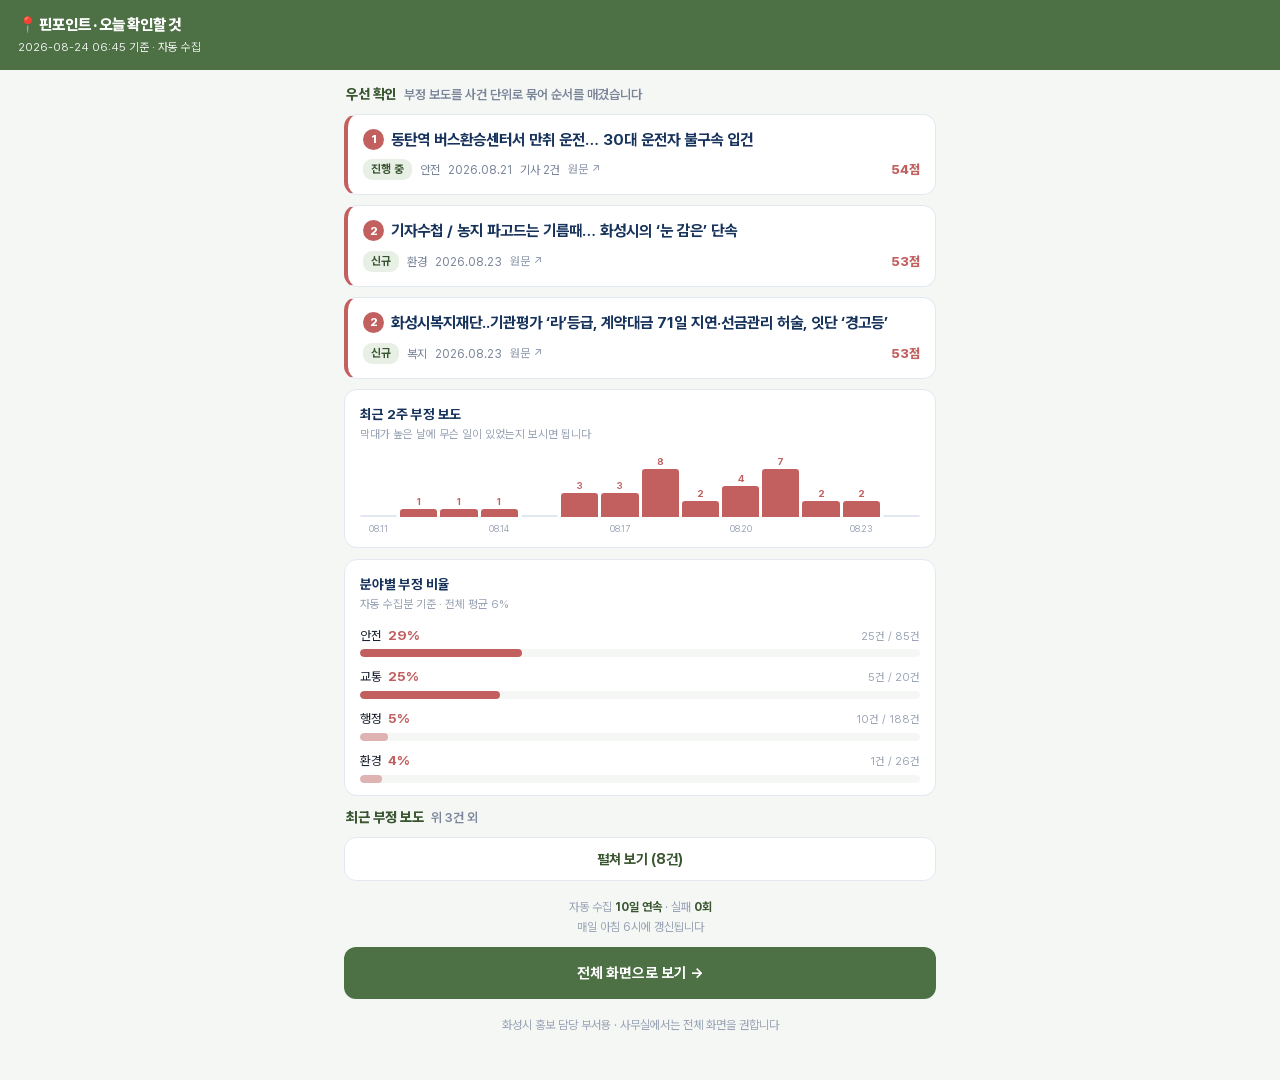
==== m.html @ c4987ac9 "감정 색을 무채색 중립으로 정리하고 띠를 전체에 적용, 간편 화면 동점 순위 버그 수정" ====
<!DOCTYPE html>
<!-- 담당자가 출근길에 휴대폰으로 오늘 볼 것만 확인하는 간편 화면 -->
<html lang="ko">
<head>
<meta charset="UTF-8">
<meta name="viewport" content="width=device-width, initial-scale=1, viewport-fit=cover">
<title>핀포인트 간편 보기 — 오늘 확인할 것</title>
<meta name="theme-color" content="#4D7045">
<link rel="stylesheet" href="pretendard.min.css">
<style>
  :root {
    --bg: #F5F7F5; --surface: #fff; --border: #e3e8f0; --green: #4D7045;
    --green-dark: #3A5631; --green-light: #E8F0E6; --title: #17335c;
    --text: #1A2332; --muted: #7a8599; --muted2: #9aa4b5; --neg: #C26060;
  }
  * { margin: 0; padding: 0; box-sizing: border-box; -webkit-tap-highlight-color: transparent; }
  body { font-family: Pretendard, 'Malgun Gothic', -apple-system, sans-serif;
    background: var(--bg); color: var(--text); line-height: 1.5;
    padding: 0 0 34px; -webkit-text-size-adjust: 100%; }

  .top { background: var(--green); color: #fff; padding: 13px 18px calc(13px + env(safe-area-inset-top));
    padding-top: calc(13px + env(safe-area-inset-top)); }
  .top .t { font-size: 15.5px; font-weight: 800; letter-spacing: -.3px; }
  .top .s { font-size: 11.5px; opacity: .88; margin-top: 3px; }

  .wrap { padding: 14px 14px 0; max-width: 620px; margin: 0 auto; }
  .card { background: var(--surface); border: 1px solid var(--border);
    border-radius: 13px; padding: 15px 16px; margin-bottom: 11px; }

  .surge { background: #FDF3F3; border: 1px solid #EBC9C9; border-left: 4px solid var(--neg);
    border-radius: 11px; padding: 12px 14px; margin-bottom: 11px; font-size: 14px; line-height: 1.6; }
  .surge b { color: #A03D3D; }

  h2 { font-size: 13px; color: var(--muted); font-weight: 600; margin: 0 2px 9px;
    display: flex; align-items: baseline; gap: 7px; }
  h2 .n { color: var(--green-dark); font-weight: 800; font-size: 14px; }

  .item { display: block; text-decoration: none; color: inherit;
    background: var(--surface); border: 1px solid var(--border);
    border-left: 4px solid var(--neg); border-radius: 13px;
    padding: 14px 15px; margin-bottom: 10px; }
  .item:active { background: #FAFBFC; }
  .item .rank { display: inline-flex; align-items: center; justify-content: center;
    width: 21px; height: 21px; border-radius: 50%; background: var(--neg); color: #fff;
    font-size: 11.5px; font-weight: 800; margin-right: 7px; vertical-align: 2px; }
  .item .ti { font-size: 15.5px; font-weight: 700; color: var(--title); line-height: 1.45; }
  .item .meta { margin-top: 8px; font-size: 12px; color: var(--muted); display: flex;
    align-items: center; gap: 8px; flex-wrap: wrap; }
  .item .st { background: var(--green-light); color: var(--green-dark);
    font-weight: 700; padding: 2px 8px; border-radius: 9px; font-size: 11.5px; }
  .item .sc { margin-left: auto; color: var(--neg); font-weight: 800; font-size: 13px; }
  .item .go { font-size: 11.5px; color: var(--muted2); font-weight: 500; }

  .more { width: 100%; border: 1px solid var(--border); background: var(--surface);
    color: var(--green-dark); font-family: inherit; font-size: 14px; font-weight: 700;
    padding: 13px; border-radius: 12px; cursor: pointer; }
  .sub { font-size: 14px; padding: 11px 4px; border-bottom: 1px solid #eef1f5; display: block;
    text-decoration: none; color: var(--text); }
  .sub:last-child { border-bottom: none; }
  .sub .d { font-size: 11.5px; color: var(--muted2); margin-right: 6px; }

  .foot { text-align: center; font-size: 12px; color: var(--muted2); margin: 16px 0 10px; line-height: 1.7; }
  .foot b { color: var(--green-dark); }
  .full { display: block; text-align: center; background: var(--green); color: #fff;
    text-decoration: none; font-size: 14.5px; font-weight: 700; padding: 15px;
    border-radius: 12px; margin-top: 6px; }
  .empty { text-align: center; color: var(--muted); font-size: 14px; padding: 26px 0; }

  /* 차트 라이브러리를 쓰지 않는다. 간편 화면은 파일 하나만 받고 빨리 떠야 한다. */
  .mini { background: var(--surface); border: 1px solid var(--border);
    border-radius: 13px; padding: 14px 15px 12px; margin-bottom: 11px; }
  .mini h3 { font-size: 13.5px; color: var(--title); margin-bottom: 2px; }
  .mini .cap { font-size: 11.5px; color: var(--muted2); margin-bottom: 11px; }

  .spark { display: flex; align-items: flex-end; gap: 3px; height: 62px; }
  .spark .col { flex: 1; display: flex; flex-direction: column; justify-content: flex-end;
    height: 100%; position: relative; }
  .spark .bar { width: 100%; border-radius: 3px 3px 0 0; background: var(--neg); min-height: 2px; }
  .spark .bar.zero { background: var(--border); height: 2px; }
  .spark .n { font-size: 9.5px; color: var(--neg); font-weight: 700; text-align: center;
    margin-bottom: 2px; height: 12px; }
  .sparkx { display: flex; gap: 3px; margin-top: 5px; }
  .sparkx span { flex: 1; font-size: 9px; color: var(--muted2); text-align: center; }

  .hbar { margin-bottom: 9px; }
  .hbar:last-child { margin-bottom: 0; }
  .hbar .t { display: flex; align-items: baseline; gap: 6px; font-size: 12.5px; margin-bottom: 4px; }
  .hbar .t b { color: var(--neg); font-size: 13.5px; }
  .hbar .t .c { color: var(--muted2); font-size: 11px; margin-left: auto; }
  .hbar .track { height: 8px; background: var(--bg); border-radius: 5px; overflow: hidden; }
  .hbar .fill { height: 100%; background: var(--neg); border-radius: 5px; }
  /* 전부 부정 비율이다. 낮다고 초록으로 칠하면 좋은 소식처럼 읽힌다.
     색은 하나로 두고 길이로만 크기를 말한다. 낮은 것은 옅게. */
  .hbar.low .fill { opacity: .45; }
</style>
</head>
<body>

<div class="top">
  <div class="t">📍 핀포인트 · 오늘 확인할 것</div>
  <div class="s" id="asof">불러오는 중…</div>
</div>

<div class="wrap">
  <div id="surge"></div>
  <h2><span class="n">우선 확인</span> 부정 보도를 사건 단위로 묶어 순서를 매겼습니다</h2>
  <div id="list"><div class="empty">불러오는 중…</div></div>

  <div class="mini" id="sparkBox" style="display:none;">
    <h3>최근 2주 부정 보도</h3>
    <div class="cap">막대가 높은 날에 무슨 일이 있었는지 보시면 됩니다</div>
    <div class="spark" id="spark"></div>
    <div class="sparkx" id="sparkx"></div>
  </div>

  <div class="mini" id="catBox" style="display:none;">
    <h3>분야별 부정 비율</h3>
    <div class="cap" id="catCap"></div>
    <div id="catBars"></div>
  </div>

  <div id="recentBox" style="display:none;">
    <h2><span class="n">최근 부정 보도</span> 위 3건 외</h2>
    <button class="more" id="moreBtn">펼쳐 보기</button>
    <div class="card" id="recent" style="display:none; margin-top:9px;"></div>
  </div>

  <div class="foot" id="ops"></div>
  <a class="full" href="index.html">전체 화면으로 보기 →</a>
  <div class="foot">화성시 홍보 담당 부서용 · 사무실에서는 전체 화면을 권합니다</div>
</div>

<script>
// 간편 화면은 자동수집분(news_live.json) 하나만 읽는다.
// 오늘 확인할 것은 최근 기사라 그 안에서 원문을 모두 찾을 수 있고,
// 파일을 하나만 받으므로 휴대폰에서 훨씬 빨리 뜬다.
const esc = s => String(s).replace(/&/g, "&amp;").replace(/</g, "&lt;").replace(/>/g, "&gt;");
const CAT = { 문화관광: "문화·관광", 산업경제: "산업·경제" };

fetch("news_live.json", { cache: "no-store" })
  .then(r => { if (!r.ok) throw new Error("HTTP " + r.status); return r.json(); })
  .then(render)
  .catch(() => {
    document.getElementById("asof").textContent = "데이터를 불러오지 못했습니다";
    document.getElementById("list").innerHTML =
      '<div class="empty">잠시 후 다시 열어 주세요.<br>전체 화면은 아래 버튼으로 갈 수 있습니다.</div>';
  });

function render(d) {
  const today = d.today || {};
  const items = today.items || [];
  const byTitle = {};
  (d.items || []).forEach(a => { byTitle[a.title] = a; });

  document.getElementById("asof").textContent =
    (today.updated || d.updated || "") + " 기준 · 자동 수집";

  // 분야 급증
  const surge = today.surge || [];
  document.getElementById("surge").innerHTML = surge.map(s =>
    `<div class="surge"><b>${esc(CAT[s.cat] || s.cat)}</b> 분야 부정 보도가 최근 ${s.days}일
     <b>${s.recent}건</b>으로, 그 이전 평소치의 <b>${s.ratio}배</b>입니다.</div>`).join("");

  // 오늘 확인할 것
  if (!items.length) {
    document.getElementById("list").innerHTML =
      '<div class="empty">오늘 확인할 부정 보도가 없습니다.</div>';
  } else {
    // 점수가 같으면 순위도 같아야 한다. 본 화면과 같은 규칙을 쓴다.
    const rank = [];
    items.forEach((it, i) => rank.push(
      i > 0 && items[i - 1].score === it.score ? rank[i - 1] : i + 1));

    document.getElementById("list").innerHTML = items.map((it, i) => {
      const art = byTitle[it.titles && it.titles[0]];
      const href = art && art.url ? art.url : null;
      const tag = href ? "a" : "div";
      const attr = href ? ` href="${esc(href)}" target="_blank" rel="noopener"` : "";
      return `<${tag} class="item"${attr}>
        <div class="ti"><span class="rank">${rank[i]}</span>${esc(it.label)}</div>
        <div class="meta">
          <span class="st">${esc(it.state)}</span>
          <span>${esc(CAT[it.cat] || it.cat)}</span>
          <span>${esc((it.last || "").replaceAll("-", "."))}</span>
          ${it.count > 1 ? `<span>기사 ${it.count}건</span>` : ""}
          ${href ? '<span class="go">원문 ↗</span>' : ""}
          <span class="sc">${it.score}점</span>
        </div>
      </${tag}>`;
    }).join("");
  }

  // 위 3건에 안 들어간 최근 부정 보도
  const shown = new Set();
  items.forEach(it => (it.titles || []).forEach(t => shown.add(t)));
  const rest = (d.items || [])
    .filter(a => a.senti === "부정" && !shown.has(a.title))
    .sort((a, b) => b.date.localeCompare(a.date))
    .slice(0, 8);

  if (rest.length) {
    document.getElementById("recentBox").style.display = "";
    document.getElementById("recent").innerHTML = rest.map(a =>
      `<a class="sub" href="${esc(a.url || "#")}" target="_blank" rel="noopener">
        <span class="d">${esc(a.date.replaceAll("-", "."))}</span>${esc(a.title)}</a>`).join("");
    document.getElementById("moreBtn").textContent = `펼쳐 보기 (${rest.length}건)`;
    document.getElementById("moreBtn").addEventListener("click", function () {
      const box = document.getElementById("recent");
      const open = box.style.display !== "none";
      box.style.display = open ? "none" : "";
      this.textContent = open ? `펼쳐 보기 (${rest.length}건)` : "접기";
    });
  }

  // 최근 2주 부정 보도 — 날짜가 빈 날도 자리를 지켜야 흐름이 왜곡되지 않는다
  const days = [];
  const base = (d.updated || "").slice(0, 10) || new Date().toISOString().slice(0, 10);
  const cur = new Date(base + "T00:00:00");
  cur.setDate(cur.getDate() - 13);
  for (let i = 0; i < 14; i++) {
    const k = cur.getFullYear() + "-" + String(cur.getMonth() + 1).padStart(2, "0")
      + "-" + String(cur.getDate()).padStart(2, "0");
    days.push(k);
    cur.setDate(cur.getDate() + 1);
  }
  const negBy = {};
  (d.items || []).forEach(a => {
    if (a.senti === "부정") negBy[a.date] = (negBy[a.date] || 0) + 1;
  });
  const vals = days.map(k => negBy[k] || 0);
  const max = Math.max(1, ...vals);
  if (vals.some(v => v > 0)) {
    document.getElementById("sparkBox").style.display = "";
    document.getElementById("spark").innerHTML = days.map((k, i) => {
      const v = vals[i];
      const h = v ? Math.max(6, Math.round(v / max * 100)) : 0;
      return `<div class="col"><div class="n">${v || ""}</div>` +
        `<div class="bar${v ? "" : " zero"}" style="height:${h}%"></div></div>`;
    }).join("");
    document.getElementById("sparkx").innerHTML = days.map((k, i) =>
      `<span>${i % 3 === 0 ? k.slice(5).replace("-", ".") : ""}</span>`).join("");
  }

  // 분야별 부정 비율 — 어느 분야를 먼저 봐야 하는지
  const CATS = ["교통", "환경", "행정", "문화관광", "산업경제", "안전", "복지"];
  const tot = {}, neg = {};
  (d.items || []).forEach(a => {
    tot[a.cat] = (tot[a.cat] || 0) + 1;
    if (a.senti === "부정") neg[a.cat] = (neg[a.cat] || 0) + 1;
  });
  const all = (d.items || []).length;
  const avg = all ? Math.round((d.items || []).filter(a => a.senti === "부정").length / all * 100) : 0;
  const rows = CATS.filter(c => (tot[c] || 0) >= 5)
    .map(c => ({ c, pct: Math.round((neg[c] || 0) / tot[c] * 100), n: neg[c] || 0, t: tot[c] }))
    .sort((a, b) => b.pct - a.pct).slice(0, 4);
  if (rows.length) {
    document.getElementById("catBox").style.display = "";
    document.getElementById("catCap").textContent = "자동 수집분 기준 · 전체 평균 " + avg + "%";
    document.getElementById("catBars").innerHTML = rows.map(r =>
      `<div class="hbar${r.pct <= avg ? " low" : ""}" title="전체 평균 ${avg}% 대비">
        <div class="t">${esc(CAT[r.c] || r.c)} <b>${r.pct}%</b>
          <span class="c">${r.n}건 / ${r.t}건</span></div>
        <div class="track"><div class="fill" style="width:${Math.max(3, r.pct)}%"></div></div>
      </div>`).join("");
  }

  // 근거 — 말로만 "매일 돈다"고 하지 않는다
  const o = d.ops;
  if (o && o.days) {
    document.getElementById("ops").innerHTML =
      `자동 수집 <b>${o.days}일 연속</b> · 실패 <b>${o.failures}회</b><br>매일 아침 6시에 갱신됩니다`;
  }
}
</script>
</body>
</html>
---- pretendard.min.css ----
/* Pretendard Variable 폰트 로컬 정의 — 외부 CDN 없이 동작하도록 프로젝트 폴더의 woff2를 참조 */
@font-face {
  font-family: 'Pretendard';
  font-weight: 45 920;
  font-style: normal;
  font-display: swap;
  src: local('Pretendard Variable'), url('PretendardVariable.woff2') format('woff2-variations');
}
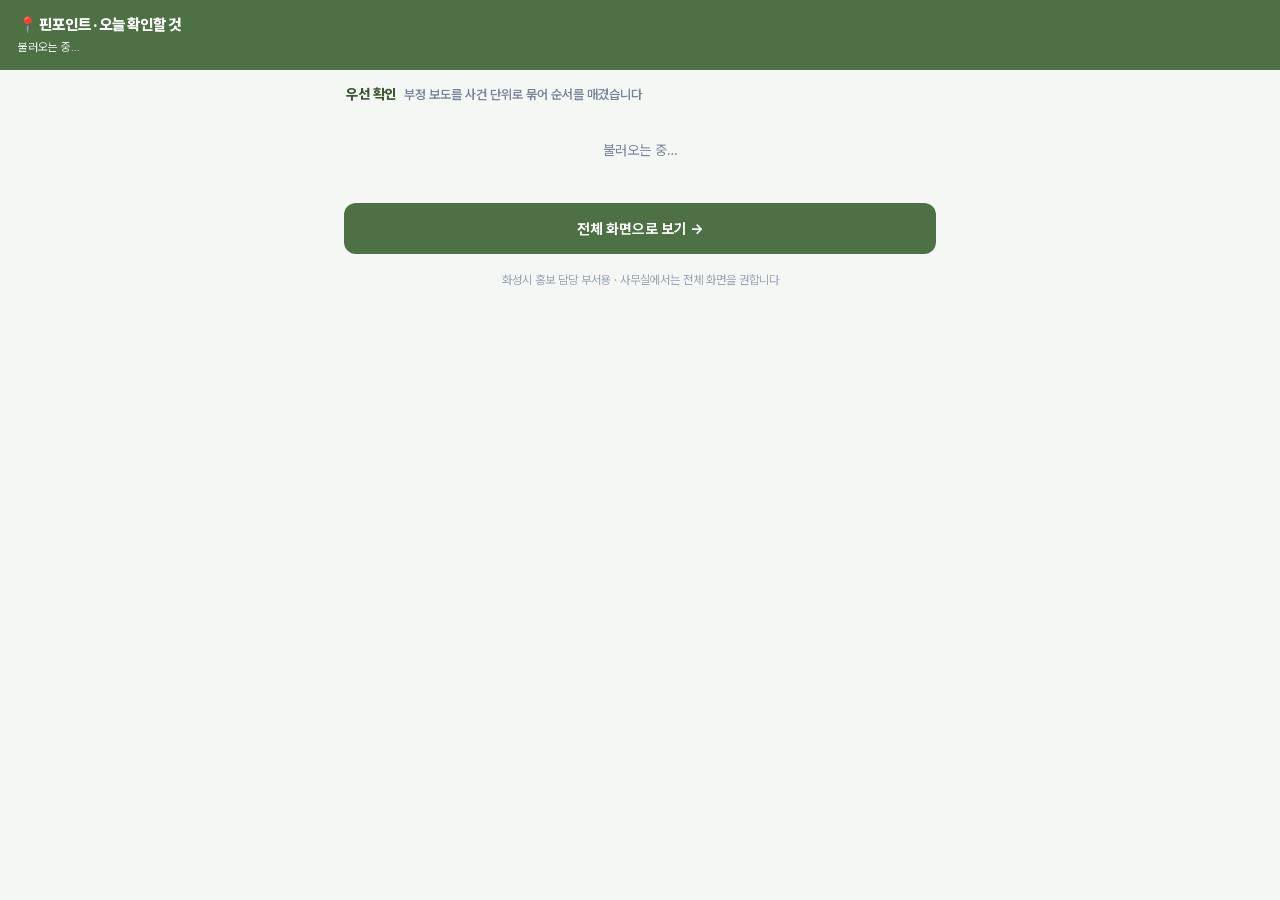
==== commit 38d9e6b4: "날짜를 직접 고르면 하루 전 기사가 딸려오던 시간대 버그 수정" ====
--- a/m.html
+++ b/m.html
@@ -214,7 +214,11 @@
 
   // 최근 2주 부정 보도 — 날짜가 빈 날도 자리를 지켜야 흐름이 왜곡되지 않는다
   const days = [];
-  const base = (d.updated || "").slice(0, 10) || new Date().toISOString().slice(0, 10);
+  // toISOString()은 한국시간을 UTC로 바꿔 하루를 앞당긴다. 오늘 날짜는 직접 만든다.
+  const t = new Date();
+  const today = t.getFullYear() + "-" + String(t.getMonth() + 1).padStart(2, "0")
+    + "-" + String(t.getDate()).padStart(2, "0");
+  const base = (d.updated || "").slice(0, 10) || today;
   const cur = new Date(base + "T00:00:00");
   cur.setDate(cur.getDate() - 13);
   for (let i = 0; i < 14; i++) {
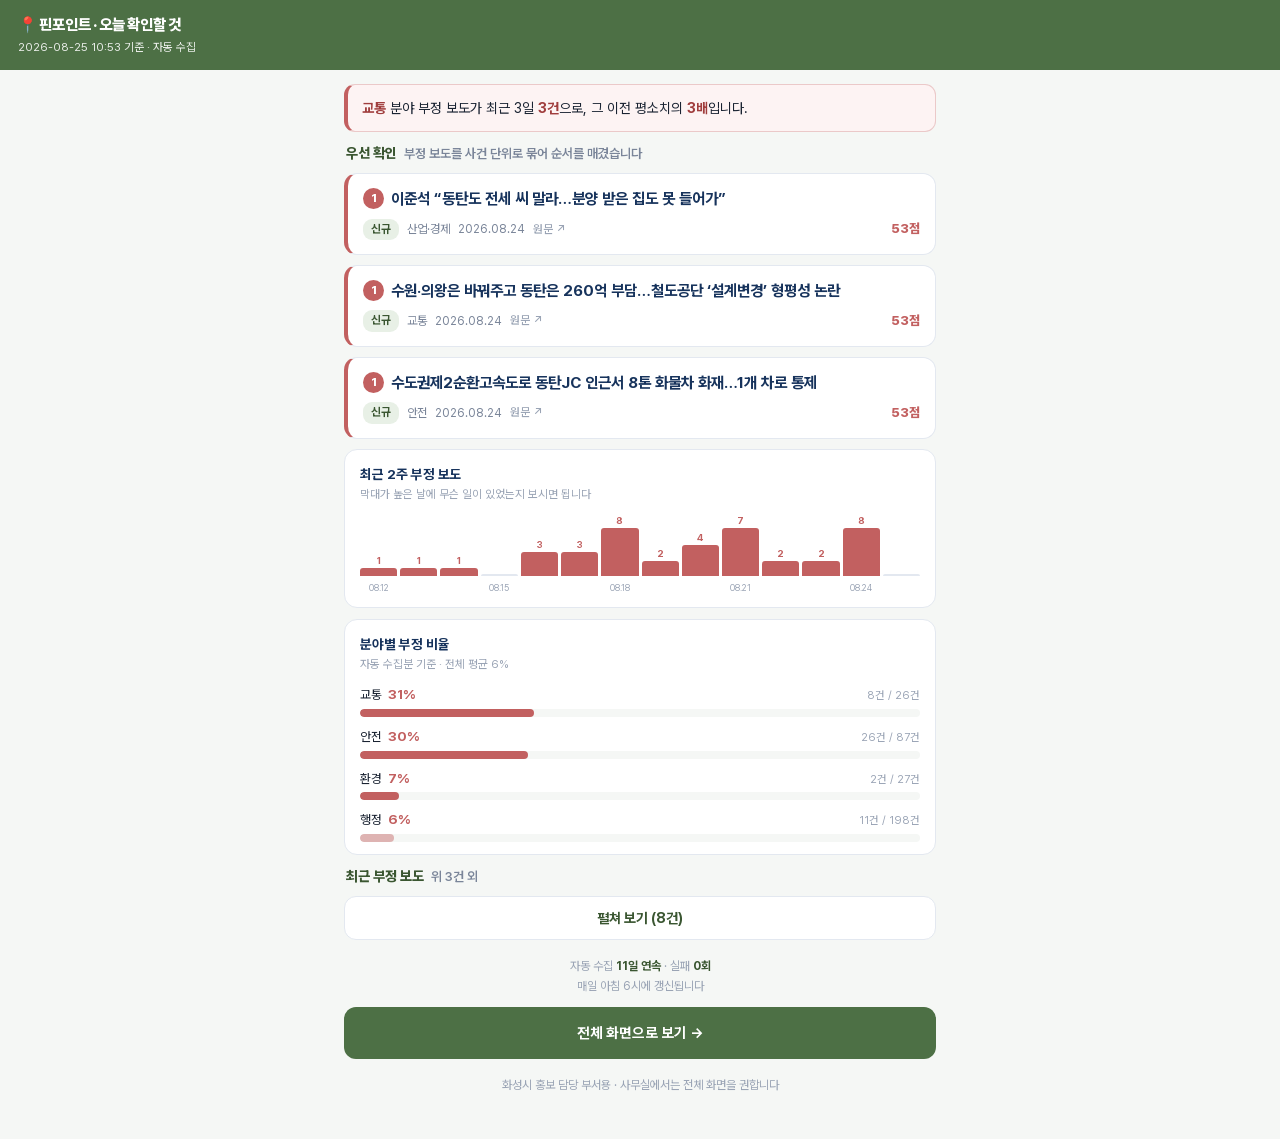
==== commit 5b6e4629: "간편 화면에서 변수 이름이 겹쳐 화면이 뜨지 않던 문제 수정" ====
--- a/m.html
+++ b/m.html
@@ -216,9 +216,9 @@
   const days = [];
   // toISOString()은 한국시간을 UTC로 바꿔 하루를 앞당긴다. 오늘 날짜는 직접 만든다.
   const t = new Date();
-  const today = t.getFullYear() + "-" + String(t.getMonth() + 1).padStart(2, "0")
+  const todayStr = t.getFullYear() + "-" + String(t.getMonth() + 1).padStart(2, "0")
     + "-" + String(t.getDate()).padStart(2, "0");
-  const base = (d.updated || "").slice(0, 10) || today;
+  const base = (d.updated || "").slice(0, 10) || todayStr;
   const cur = new Date(base + "T00:00:00");
   cur.setDate(cur.getDate() - 13);
   for (let i = 0; i < 14; i++) {
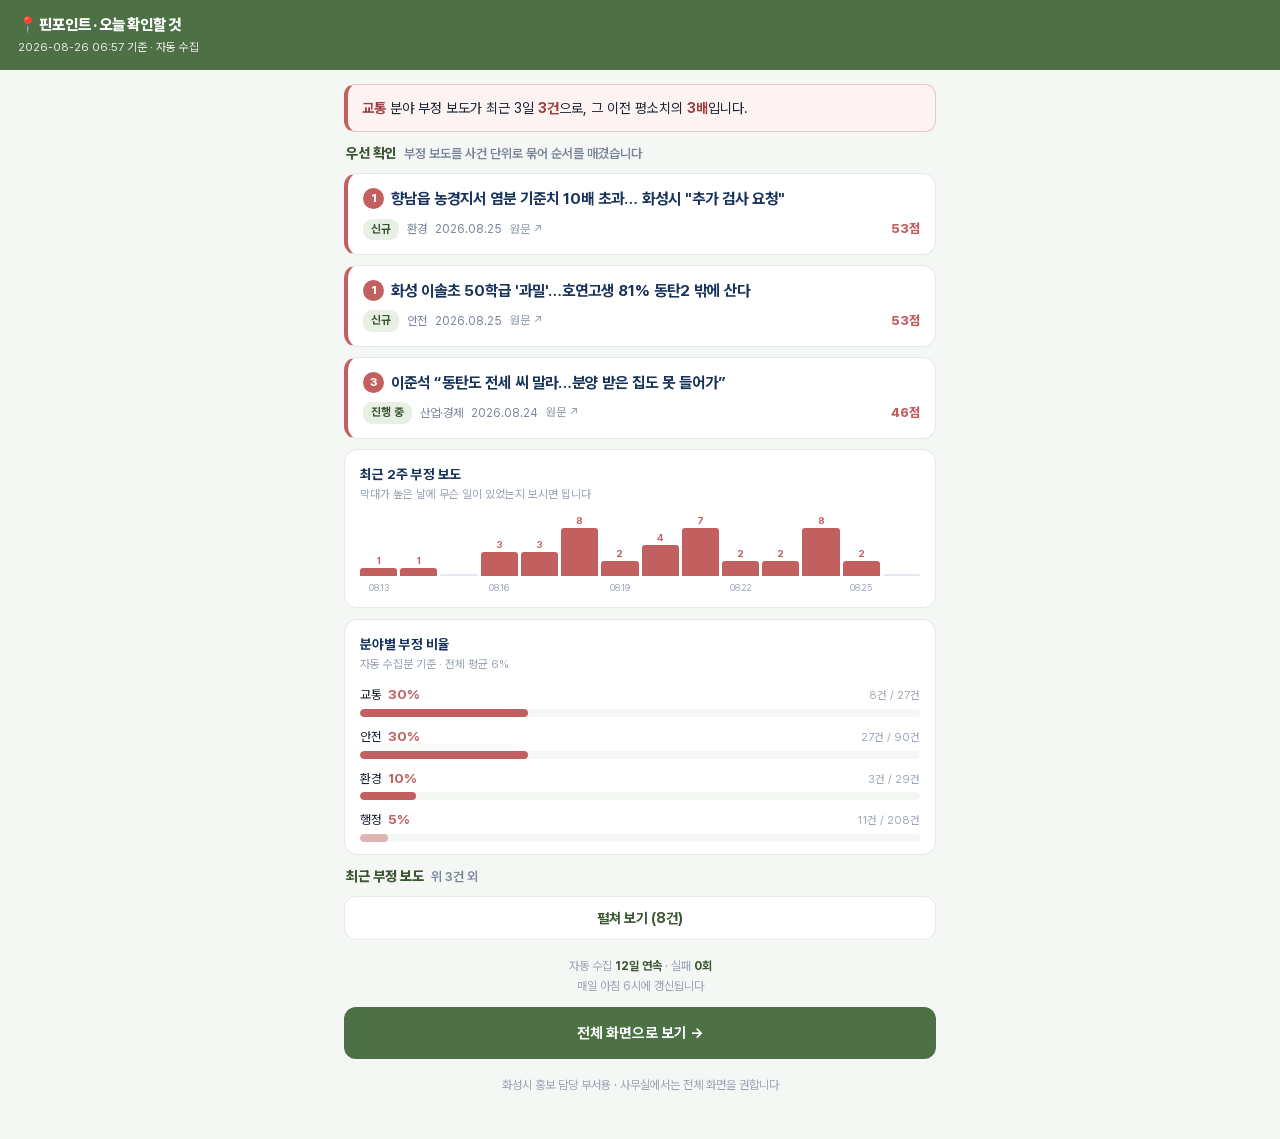
==== commit 96ecc974: "2차 예선 심사평 반영 — 탭 구조·대응 연결·언급 추이·근거 탭 화면 - 탭 6개 도입 (오늘/흐름/견주기/찾기/보고서/근거). 탭 이름을 질문에 대한 답으로 지음 - 주간 보고" ====
--- a/m.html
+++ b/m.html
@@ -3,6 +3,7 @@
 <html lang="ko">
 <head>
 <meta charset="UTF-8">
+<link rel="icon" href="data:image/svg+xml,%3Csvg xmlns=%27http://www.w3.org/2000/svg%27 viewBox=%270 0 100 100%27%3E%3Ctext y=%27.9em%27 font-size=%2790%27%3E%F0%9F%93%8D%3C/text%3E%3C/svg%3E">
 <meta name="viewport" content="width=device-width, initial-scale=1, viewport-fit=cover">
 <title>핀포인트 간편 보기 — 오늘 확인할 것</title>
 <meta name="theme-color" content="#4D7045">
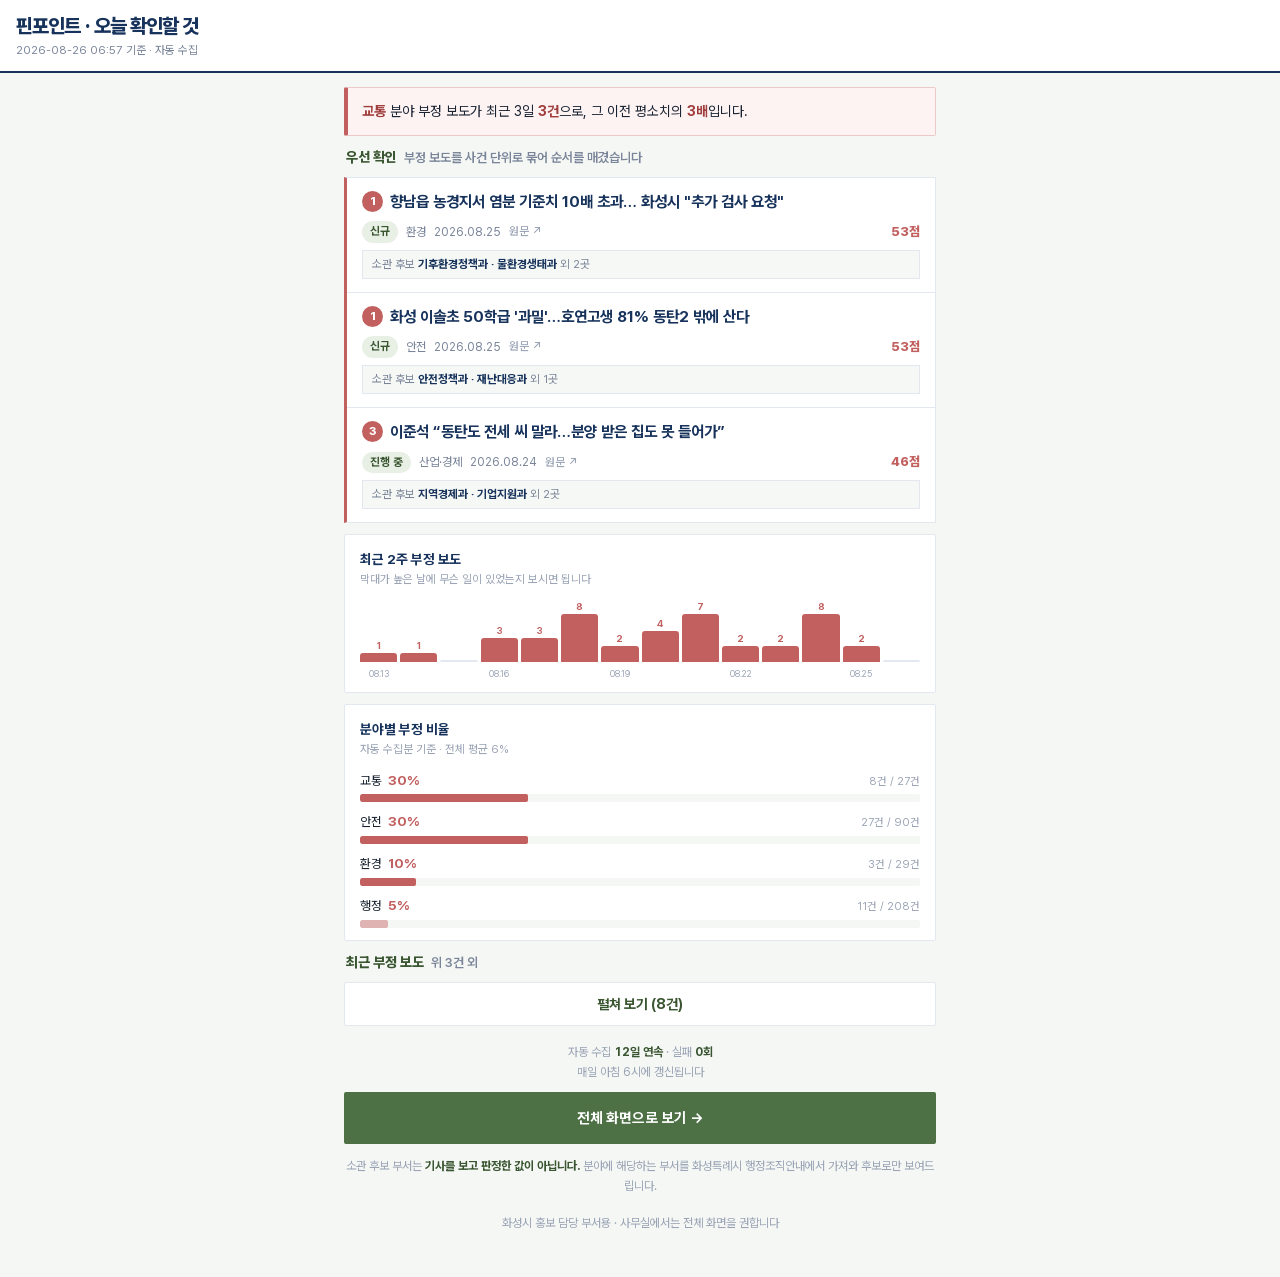
==== commit 20c6e8a9: "감쇠율을 데이터에서 도출 · 기사 목록과 간편 보기 조판 참석자 4 교수가 물은 것에 끝까지 답한다 "최신성 1일 전 기사고 하루에 7점씩 깎인다, 이때 7점은 무슨 기준이고" "" ====
--- a/m.html
+++ b/m.html
@@ -19,28 +19,38 @@
     background: var(--bg); color: var(--text); line-height: 1.5;
     padding: 0 0 34px; -webkit-text-size-adjust: 100%; }
 
-  .top { background: var(--green); color: #fff; padding: 13px 18px calc(13px + env(safe-area-inset-top));
-    padding-top: calc(13px + env(safe-area-inset-top)); }
-  .top .t { font-size: 15.5px; font-weight: 800; letter-spacing: -.3px; }
-  .top .s { font-size: 11.5px; opacity: .88; margin-top: 3px; }
+  /* 제호 — 전체 화면과 같은 성격으로. 신문 제호처럼 좁게 짜고 굵은 선으로 닫는다. */
+  .top { background: var(--surface); color: var(--title);
+    padding: calc(15px + env(safe-area-inset-top)) 16px 12px;
+    border-bottom: 2.5px solid var(--title); }
+  .top .t { font-size: 20px; font-weight: 800; letter-spacing: -.045em; line-height: 1.15; }
+  .top .s { font-size: 11.5px; color: var(--muted); margin-top: 4px;
+    font-variant-numeric: tabular-nums; }
 
   .wrap { padding: 14px 14px 0; max-width: 620px; margin: 0 auto; }
   .card { background: var(--surface); border: 1px solid var(--border);
-    border-radius: 13px; padding: 15px 16px; margin-bottom: 11px; }
+    border-radius: 2px; padding: 15px 16px; margin-bottom: 11px; }
 
   .surge { background: #FDF3F3; border: 1px solid #EBC9C9; border-left: 4px solid var(--neg);
-    border-radius: 11px; padding: 12px 14px; margin-bottom: 11px; font-size: 14px; line-height: 1.6; }
+    border-radius: 2px; padding: 12px 14px; margin-bottom: 11px; font-size: 14px; line-height: 1.6; }
   .surge b { color: #A03D3D; }
 
   h2 { font-size: 13px; color: var(--muted); font-weight: 600; margin: 0 2px 9px;
     display: flex; align-items: baseline; gap: 7px; }
   h2 .n { color: var(--green-dark); font-weight: 800; font-size: 14px; }
 
+  /* 이슈는 상자를 겹치지 않고 괘선으로 나눈다. 좁은 화면일수록 상자가 자리를 먹는다. */
+  .items { background: var(--surface); border: 1px solid var(--border);
+    border-left: 3px solid var(--neg); margin-bottom: 11px; }
   .item { display: block; text-decoration: none; color: inherit;
-    background: var(--surface); border: 1px solid var(--border);
-    border-left: 4px solid var(--neg); border-radius: 13px;
-    padding: 14px 15px; margin-bottom: 10px; }
+    background: none; border: none; border-bottom: 1px solid var(--border);
+    border-radius: 0; padding: 13px 15px; margin: 0; }
+  .item:last-child { border-bottom: none; }
   .item:active { background: #FAFBFC; }
+  /* 소관 후보 부서 — 전체 화면과 같은 정보를 담는다. 여기서 끊기면 반쪽이다. */
+  .item .dept { margin-top: 7px; font-size: 11.5px; color: var(--muted);
+    background: #F6F8F5; border: 1px solid var(--border); padding: 5px 9px; }
+  .item .dept b { color: var(--title); }
   .item .rank { display: inline-flex; align-items: center; justify-content: center;
     width: 21px; height: 21px; border-radius: 50%; background: var(--neg); color: #fff;
     font-size: 11.5px; font-weight: 800; margin-right: 7px; vertical-align: 2px; }
@@ -48,13 +58,13 @@
   .item .meta { margin-top: 8px; font-size: 12px; color: var(--muted); display: flex;
     align-items: center; gap: 8px; flex-wrap: wrap; }
   .item .st { background: var(--green-light); color: var(--green-dark);
-    font-weight: 700; padding: 2px 8px; border-radius: 9px; font-size: 11.5px; }
+    font-weight: 700; padding: 2px 8px; border-radius: 2px; font-size: 11.5px; }
   .item .sc { margin-left: auto; color: var(--neg); font-weight: 800; font-size: 13px; }
   .item .go { font-size: 11.5px; color: var(--muted2); font-weight: 500; }
 
   .more { width: 100%; border: 1px solid var(--border); background: var(--surface);
     color: var(--green-dark); font-family: inherit; font-size: 14px; font-weight: 700;
-    padding: 13px; border-radius: 12px; cursor: pointer; }
+    padding: 13px; border-radius: 2px; cursor: pointer; }
   .sub { font-size: 14px; padding: 11px 4px; border-bottom: 1px solid #eef1f5; display: block;
     text-decoration: none; color: var(--text); }
   .sub:last-child { border-bottom: none; }
@@ -64,12 +74,19 @@
   .foot b { color: var(--green-dark); }
   .full { display: block; text-align: center; background: var(--green); color: #fff;
     text-decoration: none; font-size: 14.5px; font-weight: 700; padding: 15px;
-    border-radius: 12px; margin-top: 6px; }
+    border-radius: 2px; margin-top: 6px; }
   .empty { text-align: center; color: var(--muted); font-size: 14px; padding: 26px 0; }
+
+  /* 숫자는 자릿수가 맞아야 훑을 때 읽힌다. */
+  .item .sc, .item .meta, .spark, .bar, .foot, .sub .d, .top .s {
+    font-variant-numeric: tabular-nums; font-feature-settings: "tnum" 1; }
+  /* 상태 꼬리표만 알약. 나머지는 각지게. */
+  .item .st { border-radius: 999px; }
+  .more, .full { border-radius: 2px; }
 
   /* 차트 라이브러리를 쓰지 않는다. 간편 화면은 파일 하나만 받고 빨리 떠야 한다. */
   .mini { background: var(--surface); border: 1px solid var(--border);
-    border-radius: 13px; padding: 14px 15px 12px; margin-bottom: 11px; }
+    border-radius: 2px; padding: 14px 15px 12px; margin-bottom: 11px; }
   .mini h3 { font-size: 13.5px; color: var(--title); margin-bottom: 2px; }
   .mini .cap { font-size: 11.5px; color: var(--muted2); margin-bottom: 11px; }
 
@@ -88,8 +105,8 @@
   .hbar .t { display: flex; align-items: baseline; gap: 6px; font-size: 12.5px; margin-bottom: 4px; }
   .hbar .t b { color: var(--neg); font-size: 13.5px; }
   .hbar .t .c { color: var(--muted2); font-size: 11px; margin-left: auto; }
-  .hbar .track { height: 8px; background: var(--bg); border-radius: 5px; overflow: hidden; }
-  .hbar .fill { height: 100%; background: var(--neg); border-radius: 5px; }
+  .hbar .track { height: 8px; background: var(--bg); border-radius: 2px; overflow: hidden; }
+  .hbar .fill { height: 100%; background: var(--neg); border-radius: 2px; }
   /* 전부 부정 비율이다. 낮다고 초록으로 칠하면 좋은 소식처럼 읽힌다.
      색은 하나로 두고 길이로만 크기를 말한다. 낮은 것은 옅게. */
   .hbar.low .fill { opacity: .45; }
@@ -98,7 +115,7 @@
 <body>
 
 <div class="top">
-  <div class="t">📍 핀포인트 · 오늘 확인할 것</div>
+  <div class="t">핀포인트 · 오늘 확인할 것</div>
   <div class="s" id="asof">불러오는 중…</div>
 </div>
 
@@ -128,6 +145,7 @@
 
   <div class="foot" id="ops"></div>
   <a class="full" href="index.html">전체 화면으로 보기 →</a>
+  <div class="foot" style="margin-top:12px">소관 후보 부서는 <b>기사를 보고 판정한 값이 아닙니다.</b> 분야에 해당하는 부서를 화성특례시 행정조직안내에서 가져와 후보로만 보여드립니다.</div>
   <div class="foot">화성시 홍보 담당 부서용 · 사무실에서는 전체 화면을 권합니다</div>
 </div>
 
@@ -137,6 +155,19 @@
 // 파일을 하나만 받으므로 휴대폰에서 훨씬 빨리 뜬다.
 const esc = s => String(s).replace(/&/g, "&amp;").replace(/</g, "&lt;").replace(/>/g, "&gt;");
 const CAT = { 문화관광: "문화·관광", 산업경제: "산업·경제" };
+
+// 소관 후보 부서. 기사를 보고 판정한 값이 아니라 분야에 해당하는 부서다.
+// 전체 화면(index.html)과 같은 표를 쓴다. 두 화면이 다른 말을 하면 안 된다.
+// 출처 — 화성특례시 행정조직안내 (2026-08-27 확인)
+const DEPT = {
+  "교통": ["교통정책과", "대중교통과", "주차물류과", "철도전략과"],
+  "환경": ["기후환경정책과", "물환경생태과", "자원순환과", "환경지도과"],
+  "안전": ["안전정책과", "재난대응과", "건설과"],
+  "복지": ["복지정책과", "통합돌봄과", "장애인복지과"],
+  "문화관광": ["문화예술과", "관광진흥과", "문화유산과", "체육진흥과"],
+  "산업경제": ["지역경제과", "기업지원과", "투자유치과", "농업정책과"],
+  "행정": ["자치행정과", "예산재정과", "세정과"],
+};
 
 fetch("news_live.json", { cache: "no-store" })
   .then(r => { if (!r.ok) throw new Error("HTTP " + r.status); return r.json(); })
@@ -172,11 +203,15 @@
     items.forEach((it, i) => rank.push(
       i > 0 && items[i - 1].score === it.score ? rank[i - 1] : i + 1));
 
-    document.getElementById("list").innerHTML = items.map((it, i) => {
+    // 항목을 한 덩어리로 감싸 괘선으로 나눈다. 상자를 겹치면 좁은 화면에서 자리를 먹는다.
+    document.getElementById("list").innerHTML = '<div class="items">' + items.map((it, i) => {
       const art = byTitle[it.titles && it.titles[0]];
       const href = art && art.url ? art.url : null;
       const tag = href ? "a" : "div";
       const attr = href ? ` href="${esc(href)}" target="_blank" rel="noopener"` : "";
+      // 소관 후보 부서 — 전체 화면에는 있는데 여기 없으면 반쪽이다.
+      // 출근길에 보는 화면일수록 "누가 대응하나"가 바로 보여야 한다.
+      const dept = DEPT[it.cat] || [];
       return `<${tag} class="item"${attr}>
         <div class="ti"><span class="rank">${rank[i]}</span>${esc(it.label)}</div>
         <div class="meta">
@@ -187,8 +222,10 @@
           ${href ? '<span class="go">원문 ↗</span>' : ""}
           <span class="sc">${it.score}점</span>
         </div>
+        ${dept.length ? `<div class="dept">소관 후보 <b>${esc(dept.slice(0, 2).join(" · "))}</b>${
+          dept.length > 2 ? ` 외 ${dept.length - 2}곳` : ""}</div>` : ""}
       </${tag}>`;
-    }).join("");
+    }).join("") + '</div>';
   }
 
   // 위 3건에 안 들어간 최근 부정 보도
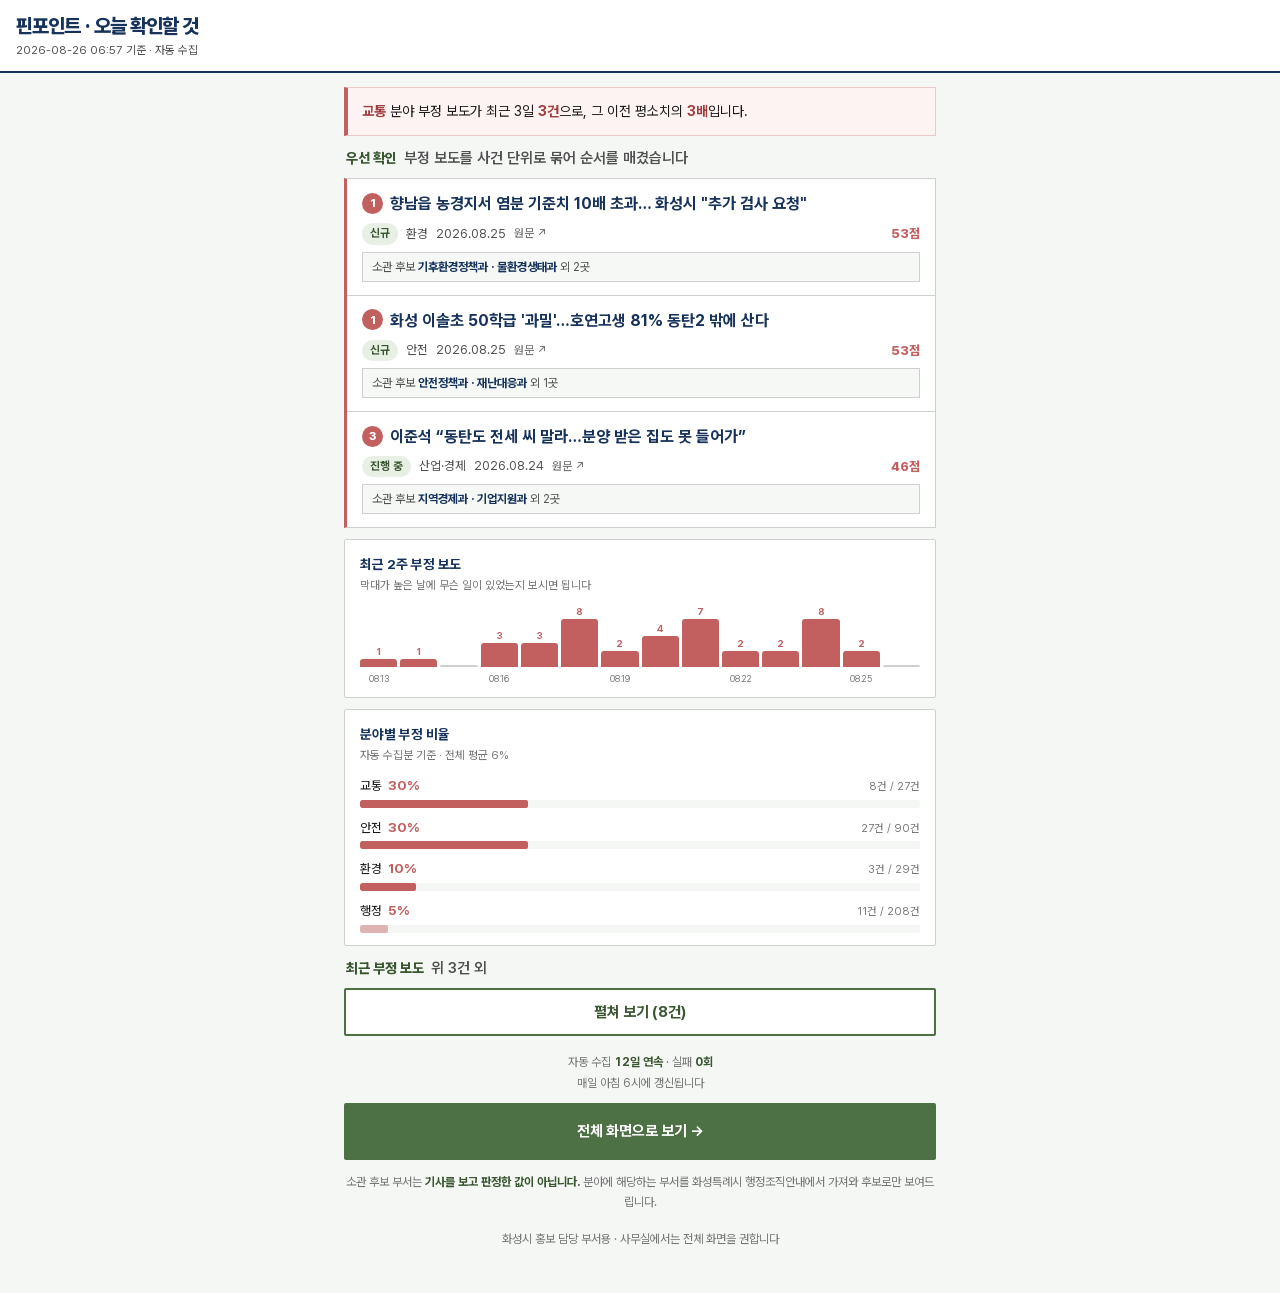
==== commit 6b44810c: "공공 서비스 조판으로 전면 개편 — 실제 공공 사이트를 재서 맞춤 왜 바꿨나 연구실 교수님이 발표장으로 가는 차 안에서 "디자인만 바꾸면 괜찮을 텐데"라고 하셨다. 심사에서도 "너" ====
--- a/m.html
+++ b/m.html
@@ -76,6 +76,28 @@
     text-decoration: none; font-size: 14.5px; font-weight: 700; padding: 15px;
     border-radius: 2px; margin-top: 6px; }
   .empty { text-align: center; color: var(--muted); font-size: 14px; padding: 26px 0; }
+
+  /* ══ 공공 서비스 조판 ══════════════════════════════════════
+     GOV.UK 디자인 시스템 · 화성특례시청 · e-나라지표를 열어 값을 재고 맞췄다.
+     각지고, 그림자가 없고, 글자가 크고, 색이 중성 회색이다. */
+  :root {
+    --text: #1a1a1a; --muted: #505050; --muted2: #767676; --border: #cfcfcf;
+  }
+  body { font-size: 15px; }
+  .card, .mini, .item, .items, .surge, .more, .full, .sub {
+    border-radius: 0;
+  }
+  .item .ti { font-size: 16px; }
+  .item .meta { font-size: 12.5px; }
+  .item .dept { font-size: 12px; border-radius: 0; }
+  .mini h3, h2 { font-size: 15px; }
+  .sub { font-size: 14.5px; }
+  .more, .full { border: 2px solid var(--green); font-size: 15px; }
+  /* 공공 서비스는 키보드만으로도 쓸 수 있어야 한다. GOV.UK의 노란 포커스 표준을 따른다. */
+  a:focus-visible, button:focus-visible {
+    outline: 3px solid #ffdd00; outline-offset: 0;
+    box-shadow: 0 3px 0 0 #0b0c0c; background-color: #ffdd00; color: #0b0c0c;
+  }
 
   /* 숫자는 자릿수가 맞아야 훑을 때 읽힌다. */
   .item .sc, .item .meta, .spark, .bar, .foot, .sub .d, .top .s {
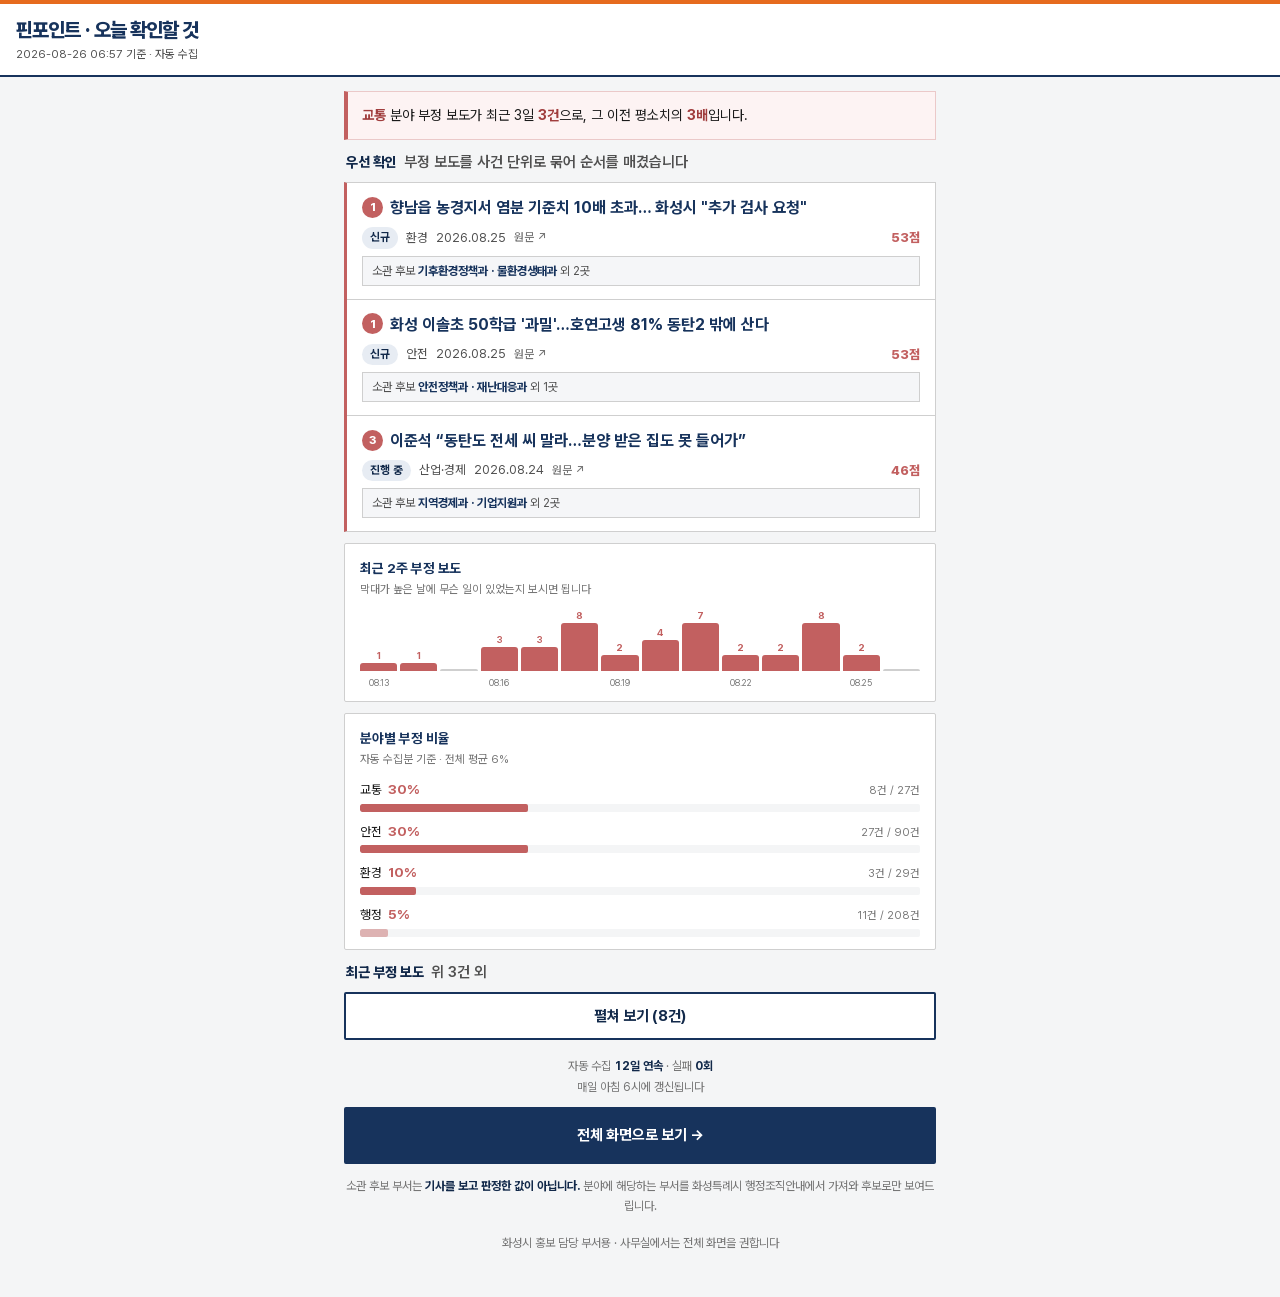
==== commit 776ad4e2: "근거 없이 쓰던 기준색을 바로잡고 남색 하나로 모음 "초록이 기준색인 것은 화성시 상징색이 녹색이기 때문"이라고 적어 왔는데 확인하지 않고 쓴 말이었다. 사실이 아니다.  화성시청" ====
--- a/m.html
+++ b/m.html
@@ -6,12 +6,12 @@
 <link rel="icon" href="data:image/svg+xml,%3Csvg xmlns=%27http://www.w3.org/2000/svg%27 viewBox=%270 0 100 100%27%3E%3Ctext y=%27.9em%27 font-size=%2790%27%3E%F0%9F%93%8D%3C/text%3E%3C/svg%3E">
 <meta name="viewport" content="width=device-width, initial-scale=1, viewport-fit=cover">
 <title>핀포인트 간편 보기 — 오늘 확인할 것</title>
-<meta name="theme-color" content="#4D7045">
+<meta name="theme-color" content="#17335c">
 <link rel="stylesheet" href="pretendard.min.css">
 <style>
   :root {
-    --bg: #F5F7F5; --surface: #fff; --border: #e3e8f0; --green: #4D7045;
-    --green-dark: #3A5631; --green-light: #E8F0E6; --title: #17335c;
+    --bg: #F4F5F6; --surface: #fff; --border: #e3e8f0; --green: #17335c;
+    --green-dark: #12294A; --green-light: #E7ECF3; --title: #17335c;
     --text: #1A2332; --muted: #7a8599; --muted2: #9aa4b5; --neg: #C26060;
   }
   * { margin: 0; padding: 0; box-sizing: border-box; -webkit-tap-highlight-color: transparent; }
@@ -49,7 +49,7 @@
   .item:active { background: #FAFBFC; }
   /* 소관 후보 부서 — 전체 화면과 같은 정보를 담는다. 여기서 끊기면 반쪽이다. */
   .item .dept { margin-top: 7px; font-size: 11.5px; color: var(--muted);
-    background: #F6F8F5; border: 1px solid var(--border); padding: 5px 9px; }
+    background: #F5F6F8; border: 1px solid var(--border); padding: 5px 9px; }
   .item .dept b { color: var(--title); }
   .item .rank { display: inline-flex; align-items: center; justify-content: center;
     width: 21px; height: 21px; border-radius: 50%; background: var(--neg); color: #fff;
@@ -129,9 +129,12 @@
   .hbar .t .c { color: var(--muted2); font-size: 11px; margin-left: auto; }
   .hbar .track { height: 8px; background: var(--bg); border-radius: 2px; overflow: hidden; }
   .hbar .fill { height: 100%; background: var(--neg); border-radius: 2px; }
-  /* 전부 부정 비율이다. 낮다고 초록으로 칠하면 좋은 소식처럼 읽힌다.
+  /* 전부 부정 비율이다. 낮다고 다른 색으로 칠하면 좋은 소식처럼 읽힌다.
      색은 하나로 두고 길이로만 크기를 말한다. 낮은 것은 옅게. */
   .hbar.low .fill { opacity: .45; }
+  /* 화성시 전용색(오렌지)은 글자에 쓰기엔 명암비가 3.01로 낮다.
+     띠 한 줄로만 둔다. 읽는 색이 아니라 어디 자료인지 알리는 표시다. */
+  body::before { content: ""; display: block; height: 4px; background: #E66B1E; }
 </style>
 </head>
 <body>
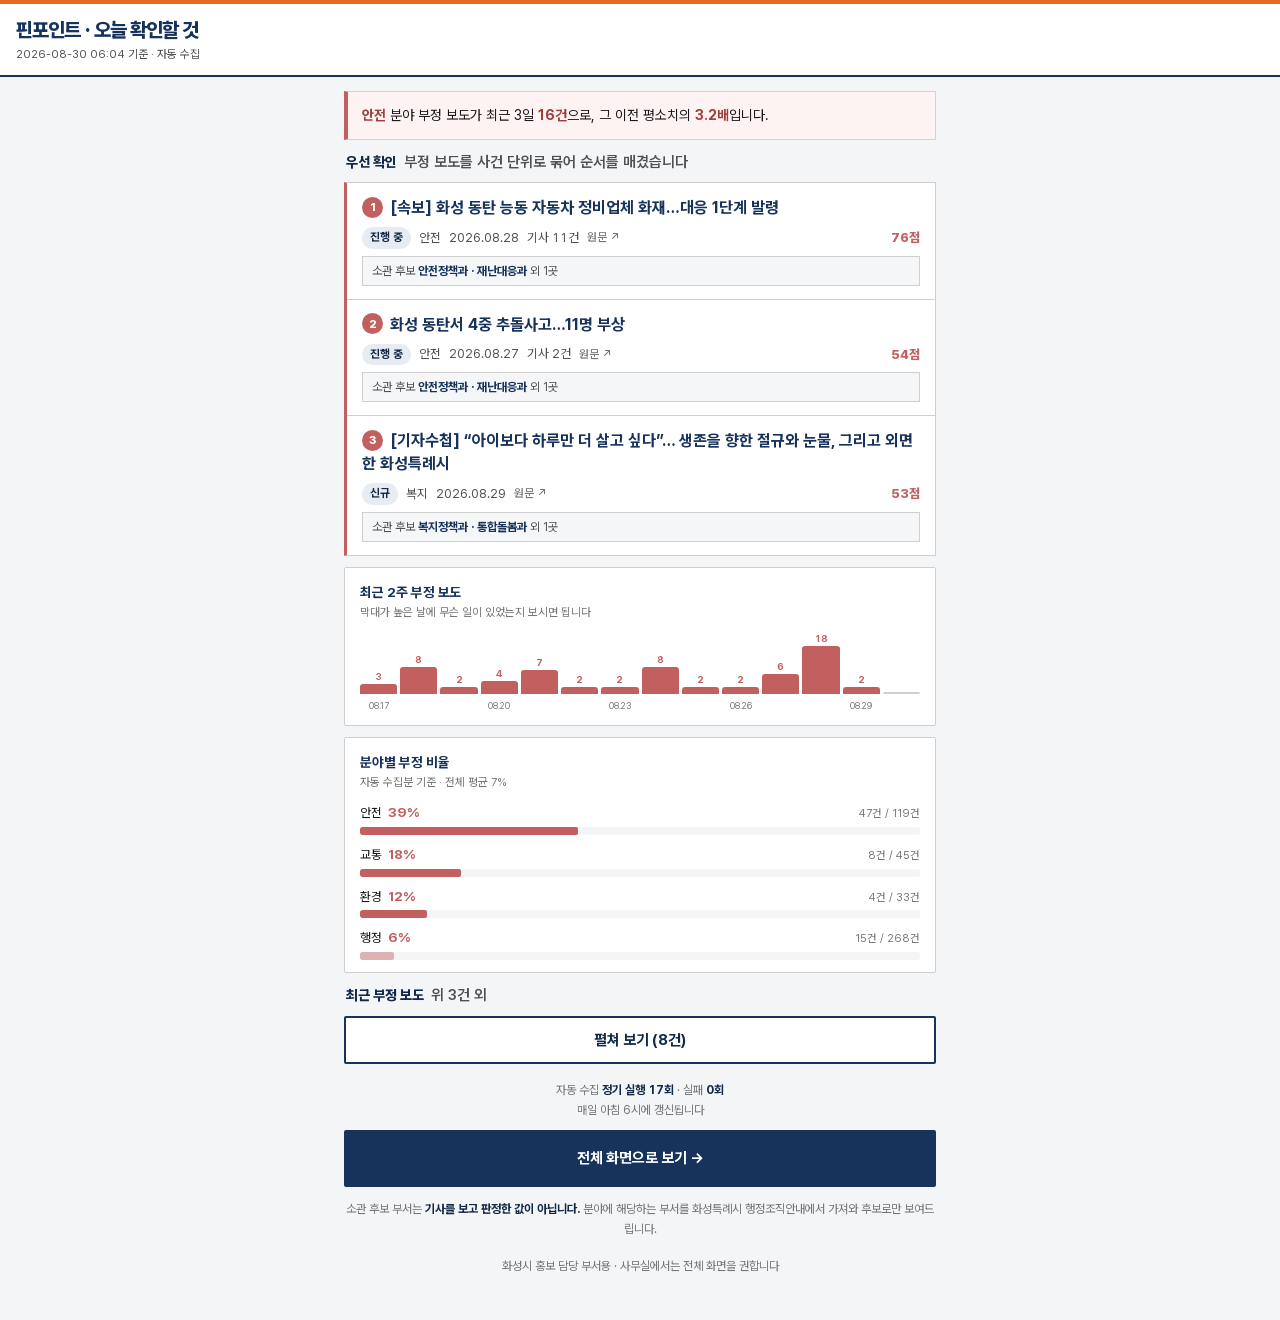
==== commit ef5cacf2: "﻿간편 보기도 연속 표기를 정기 실행 횟수로 바꿈 본 화면에서 뺀 표현이 간편 보기에 남아 있었다. 같은 화면이 서로 다른 말을 하면 안 된다." ====
--- a/m.html
+++ b/m.html
@@ -335,7 +335,11 @@
   const o = d.ops;
   if (o && o.days) {
     document.getElementById("ops").innerHTML =
-      `자동 수집 <b>${o.days}일 연속</b> · 실패 <b>${o.failures}회</b><br>매일 아침 6시에 갱신됩니다`;
+      `자동 수집 <b>정기 실행 ${o.runs}회</b> · 실패 <b>${o.failures}회</b>` +
+      // 실패 0회는 사실이지만 예약 실행이 통째로 건너뛰어진 날이 있다.
+      // "연속"이라고 쓰면 실행 이력을 열어 본 사람에게 바로 들통난다.
+      (o.skipped ? ` · 미실행 ${o.skipped}일` : ``) +
+      `<br>매일 아침 6시에 갱신됩니다`;
   }
 }
 </script>
